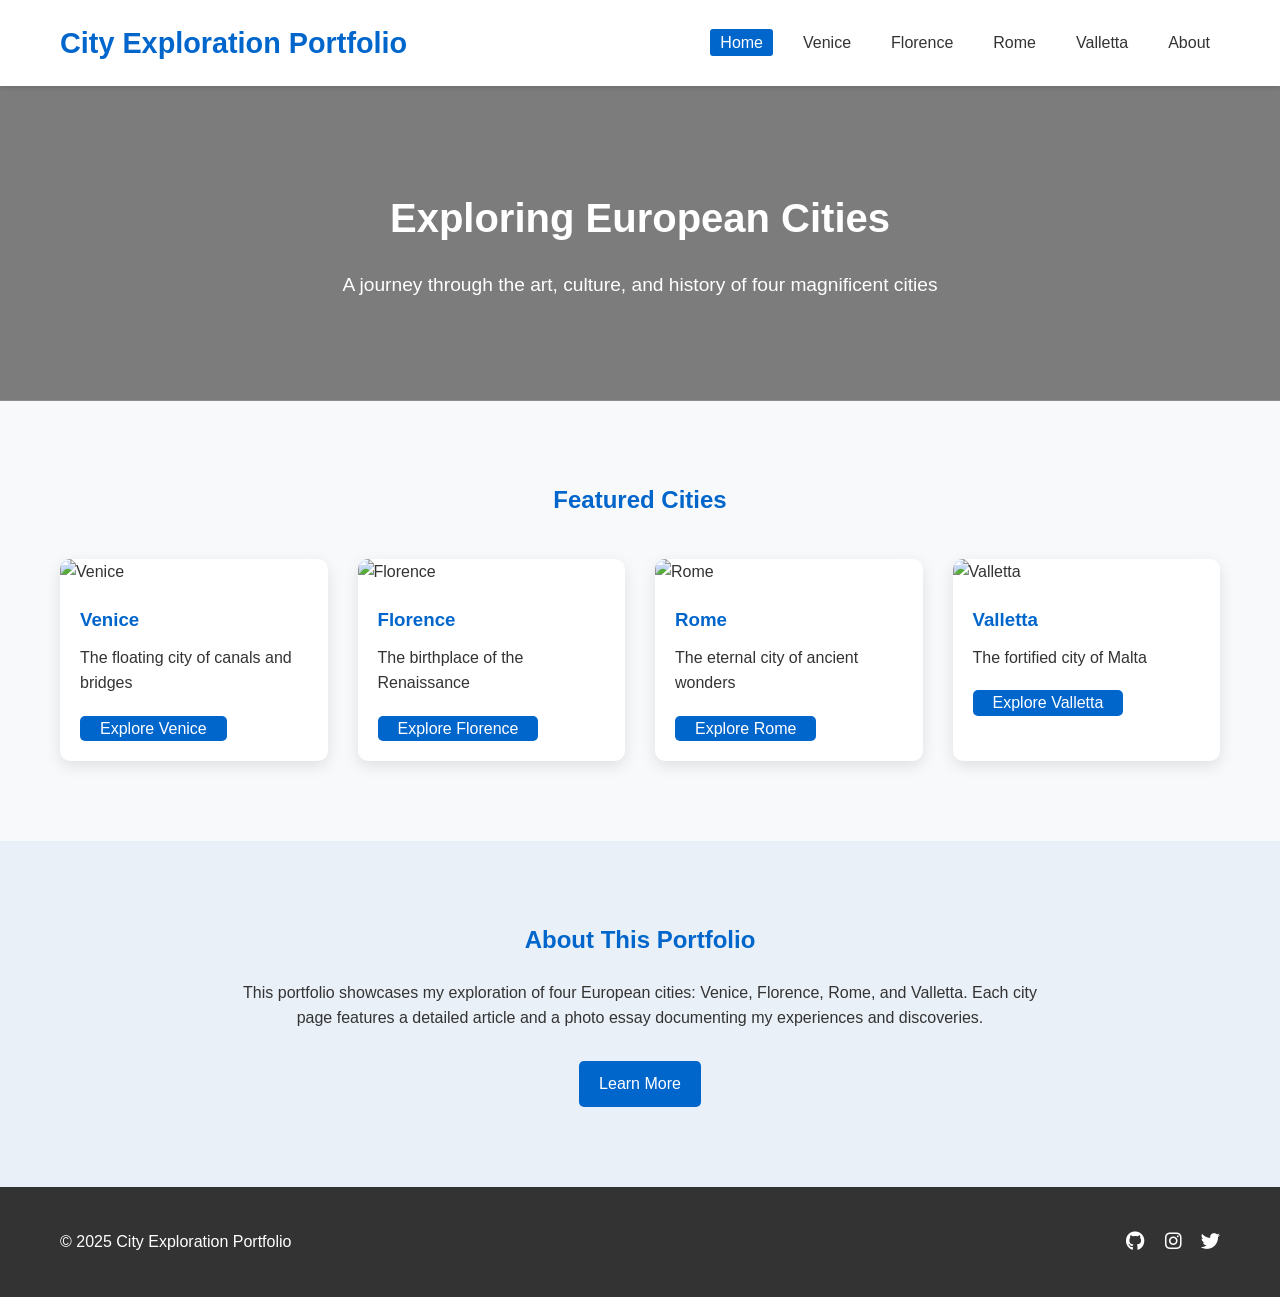
==== index.html @ 9e2a45a7 "initial commit" ====
<!DOCTYPE html>
<html lang="en">
<head>
    <meta charset="UTF-8">
    <meta name="viewport" content="width=device-width, initial-scale=1.0">
    <title>City Exploration Portfolio</title>
    <link rel="stylesheet" href="css/style.css">
    <link rel="stylesheet" href="https://cdnjs.cloudflare.com/ajax/libs/font-awesome/6.0.0-beta3/css/all.min.css">
</head>
<body>
    <header>
        <div class="container">
            <h1>City Exploration Portfolio</h1>
            <nav>
                <ul>
                    <li><a href="index.html" class="active">Home</a></li>
                    <li><a href="venice.html">Venice</a></li>
                    <li><a href="florence.html">Florence</a></li>
                    <li><a href="rome.html">Rome</a></li>
                    <li><a href="valletta.html">Valletta</a></li>
                    <li><a href="about.html">About</a></li>
                </ul>
            </nav>
        </div>
    </header>

    <section class="hero">
        <div class="container">
            <h2>Exploring European Cities</h2>
            <p>A journey through the art, culture, and history of four magnificent cities</p>
        </div>
    </section>

    <section class="featured-cities">
        <div class="container">
            <h2>Featured Cities</h2>
            <div class="city-grid">
                <div class="city-card">
                    <img src="https://source.unsplash.com/800x600/?venice" alt="Venice">
                    <h3>Venice</h3>
                    <p>The floating city of canals and bridges</p>
                    <a href="venice.html" class="btn">Explore Venice</a>
                </div>
                <div class="city-card">
                    <img src="https://source.unsplash.com/800x600/?florence" alt="Florence">
                    <h3>Florence</h3>
                    <p>The birthplace of the Renaissance</p>
                    <a href="florence.html" class="btn">Explore Florence</a>
                </div>
                <div class="city-card">
                    <img src="https://source.unsplash.com/800x600/?rome" alt="Rome">
                    <h3>Rome</h3>
                    <p>The eternal city of ancient wonders</p>
                    <a href="rome.html" class="btn">Explore Rome</a>
                </div>
                <div class="city-card">
                    <img src="https://source.unsplash.com/800x600/?valletta" alt="Valletta">
                    <h3>Valletta</h3>
                    <p>The fortified city of Malta</p>
                    <a href="valletta.html" class="btn">Explore Valletta</a>
                </div>
            </div>
        </div>
    </section>

    <section class="about-section">
        <div class="container">
            <h2>About This Portfolio</h2>
            <p>This portfolio showcases my exploration of four European cities: Venice, Florence, Rome, and Valletta. Each city page features a detailed article and a photo essay documenting my experiences and discoveries.</p>
            <a href="about.html" class="btn">Learn More</a>
        </div>
    </section>

    <footer>
        <div class="container">
            <p>&copy; 2025 City Exploration Portfolio</p>
            <div class="social-links">
                <a href="#"><i class="fab fa-github"></i></a>
                <a href="#"><i class="fab fa-instagram"></i></a>
                <a href="#"><i class="fab fa-twitter"></i></a>
            </div>
        </div>
    </footer>

    <script src="js/script.js"></script>
</body>
</html>
---- css/style.css ----
/* Global Styles */
* {
    margin: 0;
    padding: 0;
    box-sizing: border-box;
}

body {
    font-family: 'Segoe UI', Tahoma, Geneva, Verdana, sans-serif;
    line-height: 1.6;
    color: #333;
    background-color: #f8f9fa;
}

.container {
    max-width: 1200px;
    margin: 0 auto;
    padding: 0 20px;
}

a {
    text-decoration: none;
    color: #0066cc;
}

ul {
    list-style: none;
}

img {
    max-width: 100%;
    height: auto;
}

.btn {
    display: inline-block;
    background: #0066cc;
    color: #fff;
    padding: 10px 20px;
    border-radius: 5px;
    transition: background 0.3s ease;
}

.btn:hover {
    background: #004c99;
}

/* Header */
header {
    background-color: #fff;
    box-shadow: 0 2px 5px rgba(0, 0, 0, 0.1);
    position: sticky;
    top: 0;
    z-index: 100;
}

header .container {
    display: flex;
    justify-content: space-between;
    align-items: center;
    padding: 20px;
}

header h1 {
    font-size: 1.8rem;
    color: #0066cc;
}

nav ul {
    display: flex;
}

nav ul li {
    margin-left: 20px;
}

nav ul li a {
    color: #333;
    font-weight: 500;
    padding: 5px 10px;
    border-radius: 3px;
    transition: all 0.3s ease;
}

nav ul li a:hover, nav ul li a.active {
    background-color: #0066cc;
    color: #fff;
}

/* Hero Section */
.hero {
    background: linear-gradient(rgba(0, 0, 0, 0.5), rgba(0, 0, 0, 0.5)), url('https://source.unsplash.com/1600x900/?europe,city');
    background-size: cover;
    background-position: center;
    color: #fff;
    text-align: center;
    padding: 100px 0;
}

.hero h2 {
    font-size: 2.5rem;
    margin-bottom: 20px;
}

.hero p {
    font-size: 1.2rem;
    max-width: 600px;
    margin: 0 auto;
}

/* Featured Cities */
.featured-cities {
    padding: 80px 0;
}

.featured-cities h2 {
    text-align: center;
    margin-bottom: 40px;
    color: #0066cc;
}

.city-grid {
    display: grid;
    grid-template-columns: repeat(auto-fit, minmax(250px, 1fr));
    gap: 30px;
}

.city-card {
    background: #fff;
    border-radius: 10px;
    overflow: hidden;
    box-shadow: 0 5px 15px rgba(0, 0, 0, 0.1);
    transition: transform 0.3s ease;
}

.city-card:hover {
    transform: translateY(-10px);
}

.city-card img {
    width: 100%;
    height: 200px;
    object-fit: cover;
}

.city-card h3, .city-card p, .city-card a {
    padding: 0 20px;
}

.city-card h3 {
    margin: 20px 0 10px;
    color: #0066cc;
}

.city-card p {
    margin-bottom: 20px;
}

.city-card a {
    display: inline-block;
    margin: 0 20px 20px;
}

/* About Section */
.about-section {
    background-color: #e9f0f7;
    padding: 80px 0;
    text-align: center;
}

.about-section h2 {
    color: #0066cc;
    margin-bottom: 20px;
}

.about-section p {
    max-width: 800px;
    margin: 0 auto 30px;
}

/* City Page Styles */
.city-header {
    background-size: cover;
    background-position: center;
    color: #fff;
    text-align: center;
    padding: 100px 0;
    position: relative;
}

.city-header::before {
    content: '';
    position: absolute;
    top: 0;
    left: 0;
    width: 100%;
    height: 100%;
    background: rgba(0, 0, 0, 0.5);
}

.city-header .container {
    position: relative;
    z-index: 1;
}

.city-content {
    padding: 60px 0;
}

.city-info {
    display: grid;
    grid-template-columns: 1fr 1fr;
    gap: 40px;
    margin-bottom: 60px;
}

.city-description h2 {
    color: #0066cc;
    margin-bottom: 20px;
}

.city-resources h3 {
    color: #0066cc;
    margin-bottom: 20px;
}

.resource-card {
    background: #fff;
    border-radius: 10px;
    padding: 20px;
    margin-bottom: 20px;
    box-shadow: 0 5px 15px rgba(0, 0, 0, 0.1);
}

.resource-card h4 {
    margin-bottom: 10px;
}

.resource-card p {
    margin-bottom: 15px;
}

.gallery {
    margin-top: 60px;
}

.gallery h3 {
    color: #0066cc;
    margin-bottom: 30px;
    text-align: center;
}

.gallery-grid {
    display: grid;
    grid-template-columns: repeat(auto-fit, minmax(300px, 1fr));
    gap: 20px;
}

.gallery-item img {
    width: 100%;
    height: 250px;
    object-fit: cover;
    border-radius: 10px;
    transition: transform 0.3s ease;
}

.gallery-item img:hover {
    transform: scale(1.05);
}

/* About Page */
.about-page {
    padding: 80px 0;
}

.about-content {
    display: grid;
    grid-template-columns: 1fr 1fr;
    gap: 40px;
    align-items: center;
}

.about-image img {
    width: 100%;
    border-radius: 10px;
    box-shadow: 0 5px 15px rgba(0, 0, 0, 0.1);
}

.about-text h2 {
    color: #0066cc;
    margin-bottom: 20px;
}

.about-text p {
    margin-bottom: 20px;
}

/* Footer */
footer {
    background-color: #333;
    color: #fff;
    padding: 40px 0;
}

footer .container {
    display: flex;
    justify-content: space-between;
    align-items: center;
}

.social-links a {
    color: #fff;
    margin-left: 15px;
    font-size: 1.2rem;
    transition: color 0.3s ease;
}

.social-links a:hover {
    color: #0066cc;
}

/* PDF Viewer */
.pdf-container {
    width: 100%;
    height: 800px;
    margin: 30px 0;
}

.pdf-container iframe {
    width: 100%;
    height: 100%;
    border: none;
    box-shadow: 0 5px 15px rgba(0, 0, 0, 0.1);
}

/* Responsive Styles */
@media (max-width: 768px) {
    header .container {
        flex-direction: column;
    }
    
    header h1 {
        margin-bottom: 20px;
    }
    
    nav ul {
        flex-wrap: wrap;
        justify-content: center;
    }
    
    nav ul li {
        margin: 5px;
    }
    
    .city-info, .about-content {
        grid-template-columns: 1fr;
    }
    
    .pdf-container {
        height: 500px;
    }
}
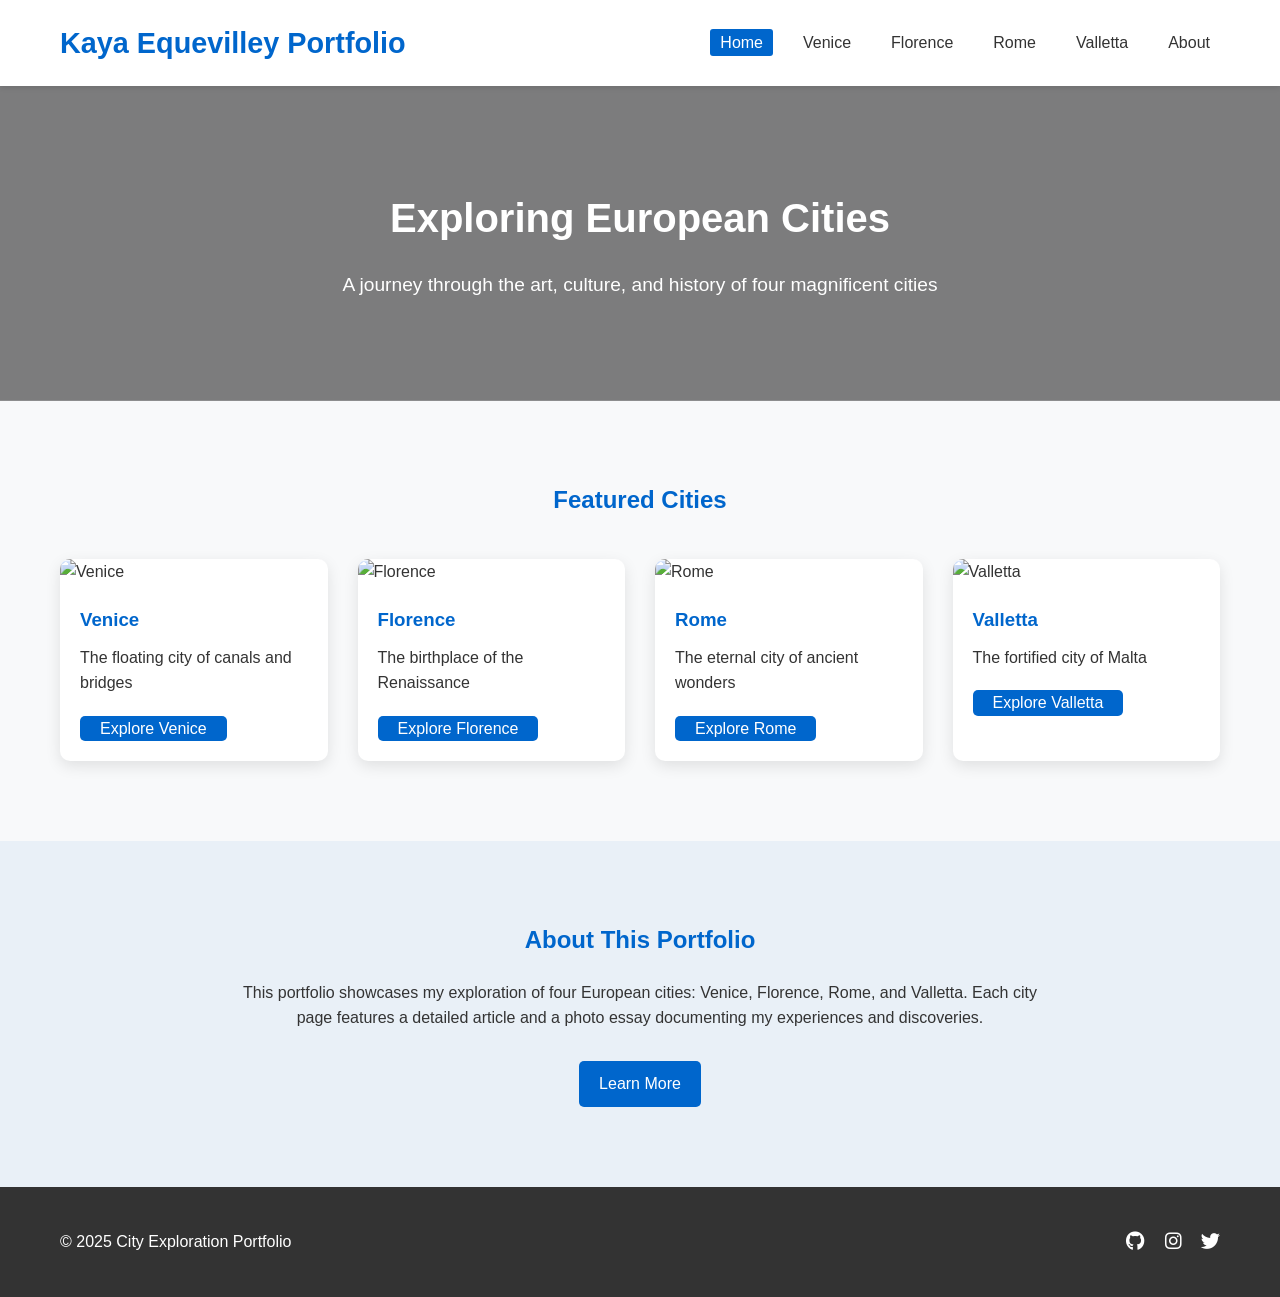
==== commit 44a91af5: "updated pics" ====
--- a/index.html
+++ b/index.html
@@ -3,14 +3,14 @@
 <head>
     <meta charset="UTF-8">
     <meta name="viewport" content="width=device-width, initial-scale=1.0">
-    <title>City Exploration Portfolio</title>
+    <title>Kaya Equevilley Portfolio</title>
     <link rel="stylesheet" href="css/style.css">
     <link rel="stylesheet" href="https://cdnjs.cloudflare.com/ajax/libs/font-awesome/6.0.0-beta3/css/all.min.css">
 </head>
 <body>
     <header>
         <div class="container">
-            <h1>City Exploration Portfolio</h1>
+            <h1>Kaya Equevilley Portfolio</h1>
             <nav>
                 <ul>
                     <li><a href="index.html" class="active">Home</a></li>
@@ -24,7 +24,7 @@
         </div>
     </header>
 
-    <section class="hero">
+    <section class="hero" style="background-image: linear-gradient(rgba(0, 0, 0, 0.5), rgba(0, 0, 0, 0.5)), url('pics/europeBackground.JPG');  background-position: center 55%;">
         <div class="container">
             <h2>Exploring European Cities</h2>
             <p>A journey through the art, culture, and history of four magnificent cities</p>
@@ -36,25 +36,25 @@
             <h2>Featured Cities</h2>
             <div class="city-grid">
                 <div class="city-card">
-                    <img src="https://source.unsplash.com/800x600/?venice" alt="Venice">
+                    <img src="pics/venice.jpeg" alt="Venice">
                     <h3>Venice</h3>
                     <p>The floating city of canals and bridges</p>
                     <a href="venice.html" class="btn">Explore Venice</a>
                 </div>
                 <div class="city-card">
-                    <img src="https://source.unsplash.com/800x600/?florence" alt="Florence">
+                    <img src="pics/florence.jpeg" alt="Florence">
                     <h3>Florence</h3>
                     <p>The birthplace of the Renaissance</p>
                     <a href="florence.html" class="btn">Explore Florence</a>
                 </div>
                 <div class="city-card">
-                    <img src="https://source.unsplash.com/800x600/?rome" alt="Rome">
+                    <img src="pics/rome.jpeg" alt="Rome">
                     <h3>Rome</h3>
                     <p>The eternal city of ancient wonders</p>
                     <a href="rome.html" class="btn">Explore Rome</a>
                 </div>
                 <div class="city-card">
-                    <img src="https://source.unsplash.com/800x600/?valletta" alt="Valletta">
+                    <img src="pics/malta.jpeg" alt="Valletta">
                     <h3>Valletta</h3>
                     <p>The fortified city of Malta</p>
                     <a href="valletta.html" class="btn">Explore Valletta</a>
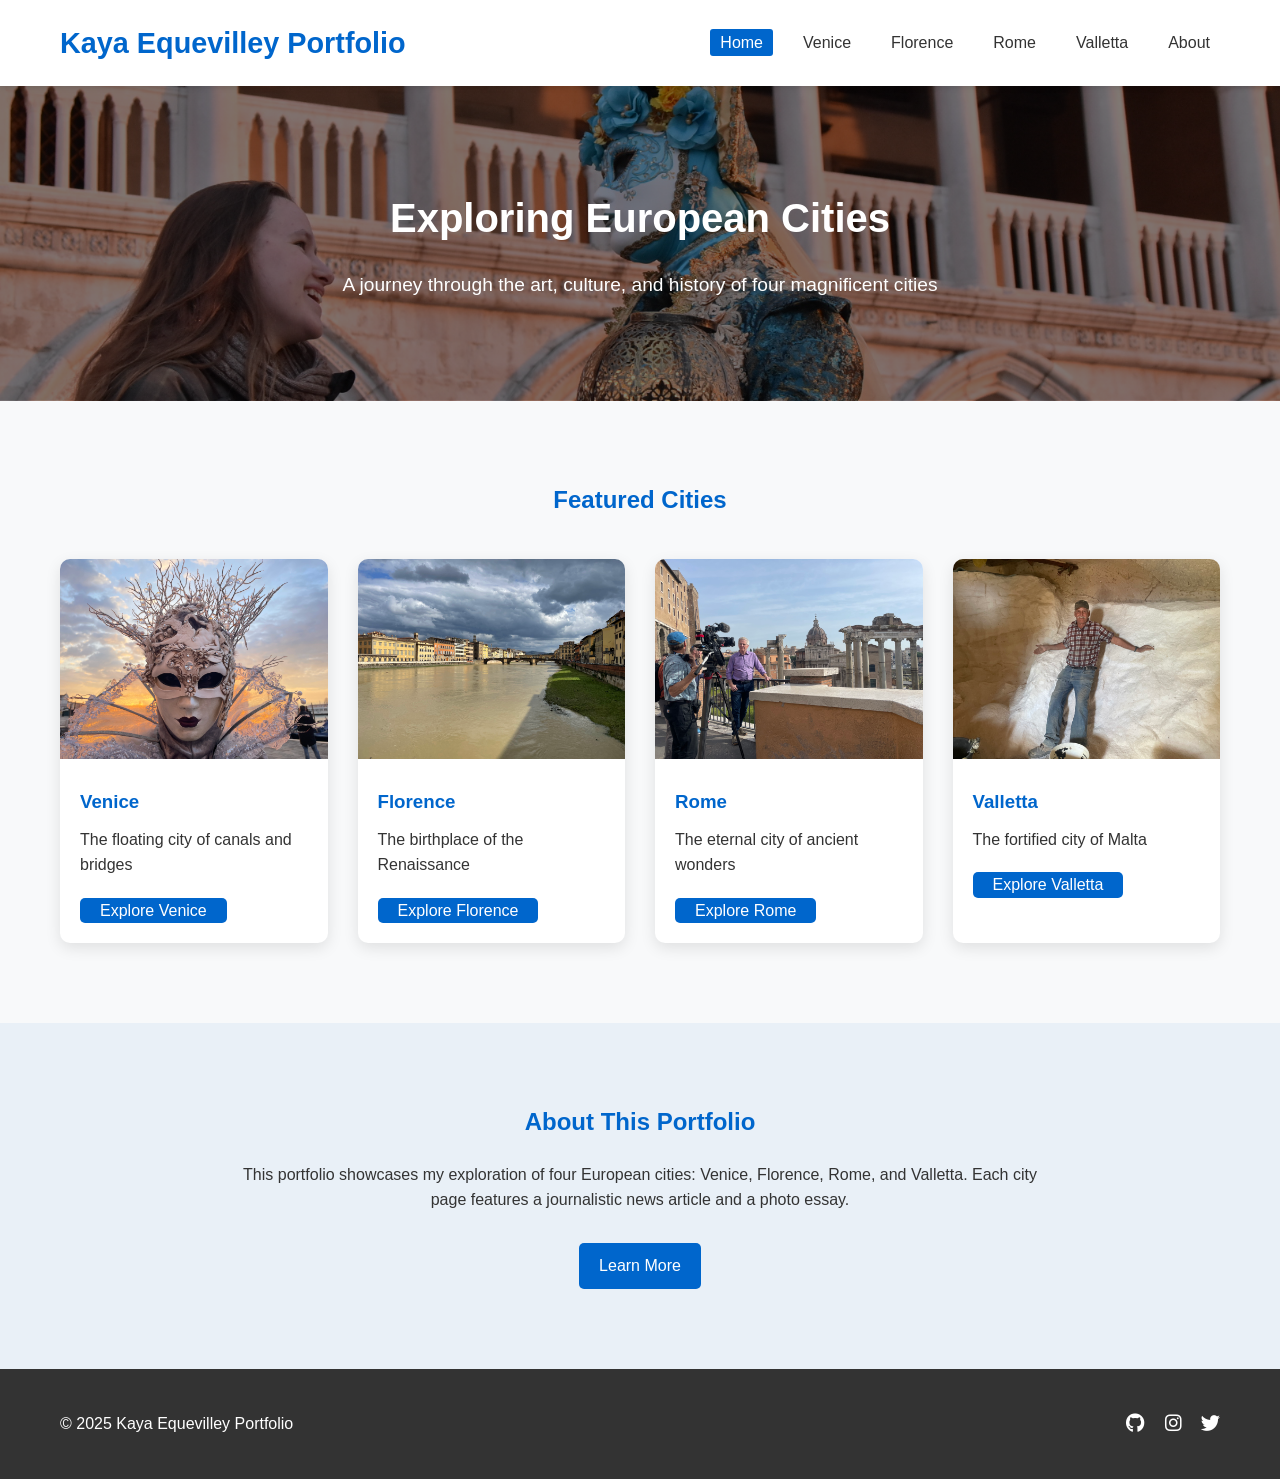
==== commit 34b2b0a7: "added images." ====
--- a/index.html
+++ b/index.html
@@ -66,14 +66,14 @@
     <section class="about-section">
         <div class="container">
             <h2>About This Portfolio</h2>
-            <p>This portfolio showcases my exploration of four European cities: Venice, Florence, Rome, and Valletta. Each city page features a detailed article and a photo essay documenting my experiences and discoveries.</p>
+            <p>This portfolio showcases my exploration of four European cities: Venice, Florence, Rome, and Valletta. Each city page features a journalistic news article and a photo essay.</p>
             <a href="about.html" class="btn">Learn More</a>
         </div>
     </section>
 
     <footer>
         <div class="container">
-            <p>&copy; 2025 City Exploration Portfolio</p>
+            <p>&copy; 2025 Kaya Equevilley Portfolio</p>
             <div class="social-links">
                 <a href="#"><i class="fab fa-github"></i></a>
                 <a href="#"><i class="fab fa-instagram"></i></a>
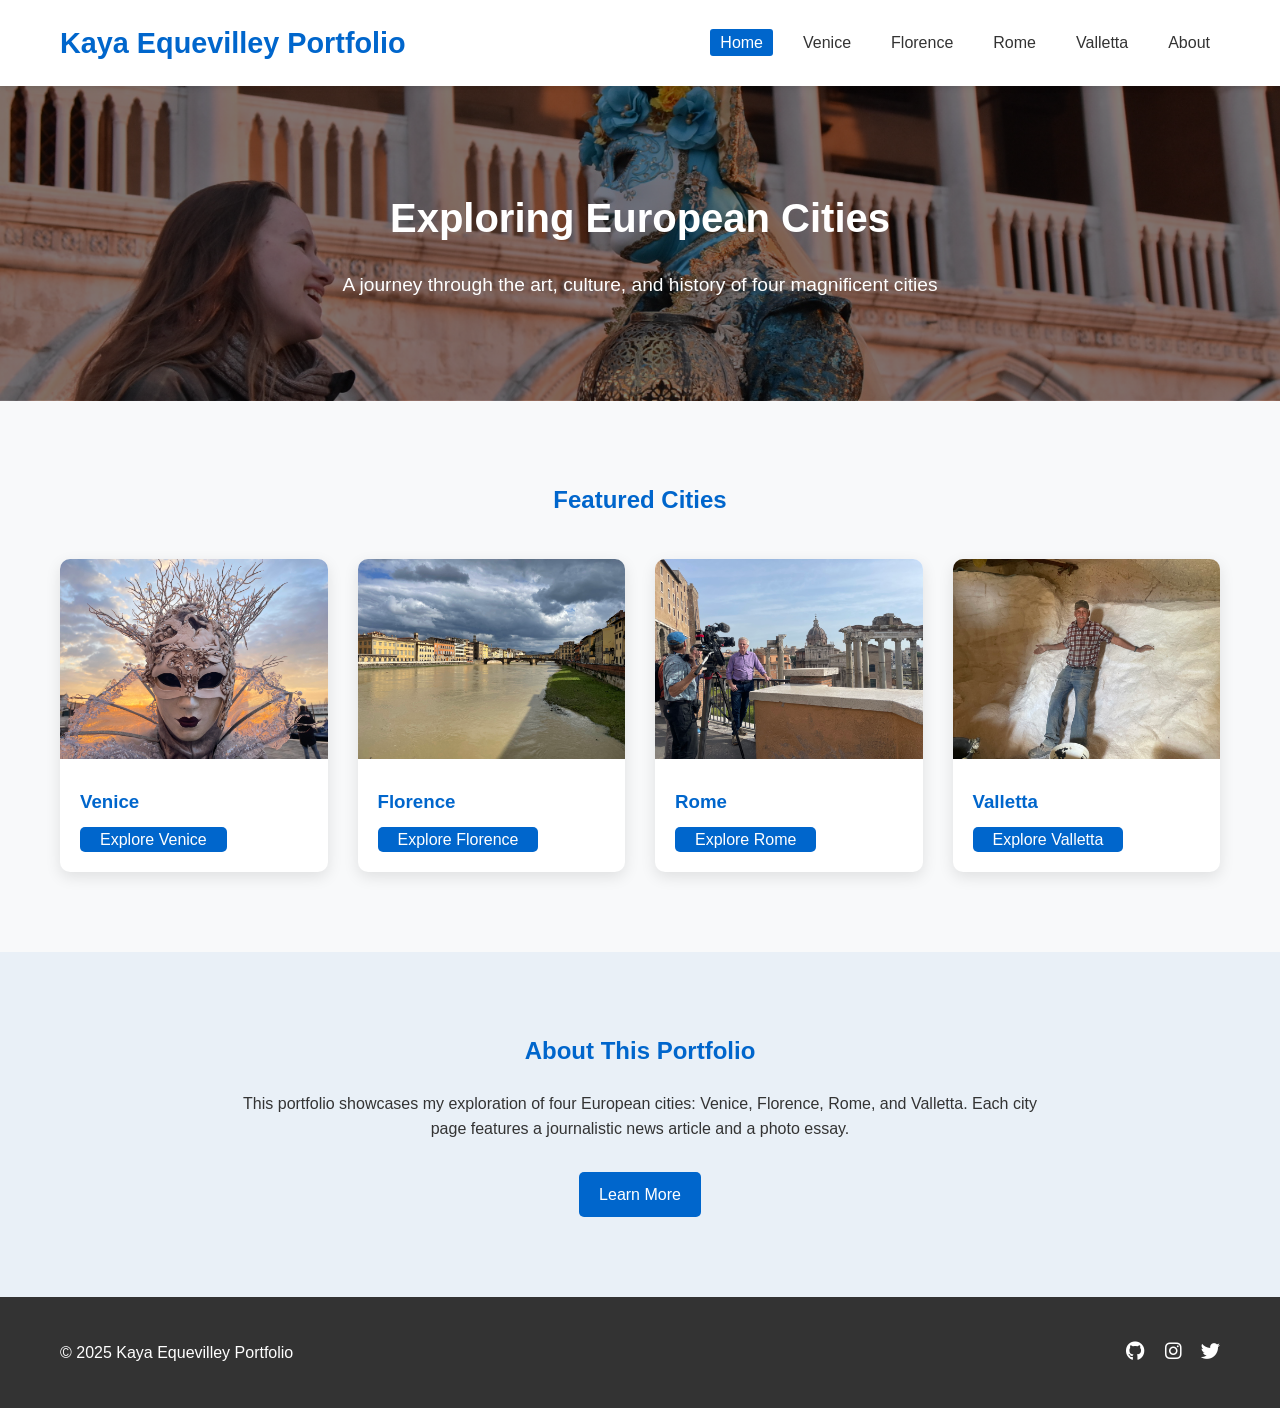
==== commit 95564d54: "updated abouts text" ====
--- a/index.html
+++ b/index.html
@@ -38,25 +38,21 @@
                 <div class="city-card">
                     <img src="pics/venice.jpeg" alt="Venice">
                     <h3>Venice</h3>
-                    <p>The floating city of canals and bridges</p>
                     <a href="venice.html" class="btn">Explore Venice</a>
                 </div>
                 <div class="city-card">
                     <img src="pics/florence.jpeg" alt="Florence">
                     <h3>Florence</h3>
-                    <p>The birthplace of the Renaissance</p>
                     <a href="florence.html" class="btn">Explore Florence</a>
                 </div>
                 <div class="city-card">
                     <img src="pics/rome.jpeg" alt="Rome">
                     <h3>Rome</h3>
-                    <p>The eternal city of ancient wonders</p>
                     <a href="rome.html" class="btn">Explore Rome</a>
                 </div>
                 <div class="city-card">
                     <img src="pics/malta.jpeg" alt="Valletta">
                     <h3>Valletta</h3>
-                    <p>The fortified city of Malta</p>
                     <a href="valletta.html" class="btn">Explore Valletta</a>
                 </div>
             </div>
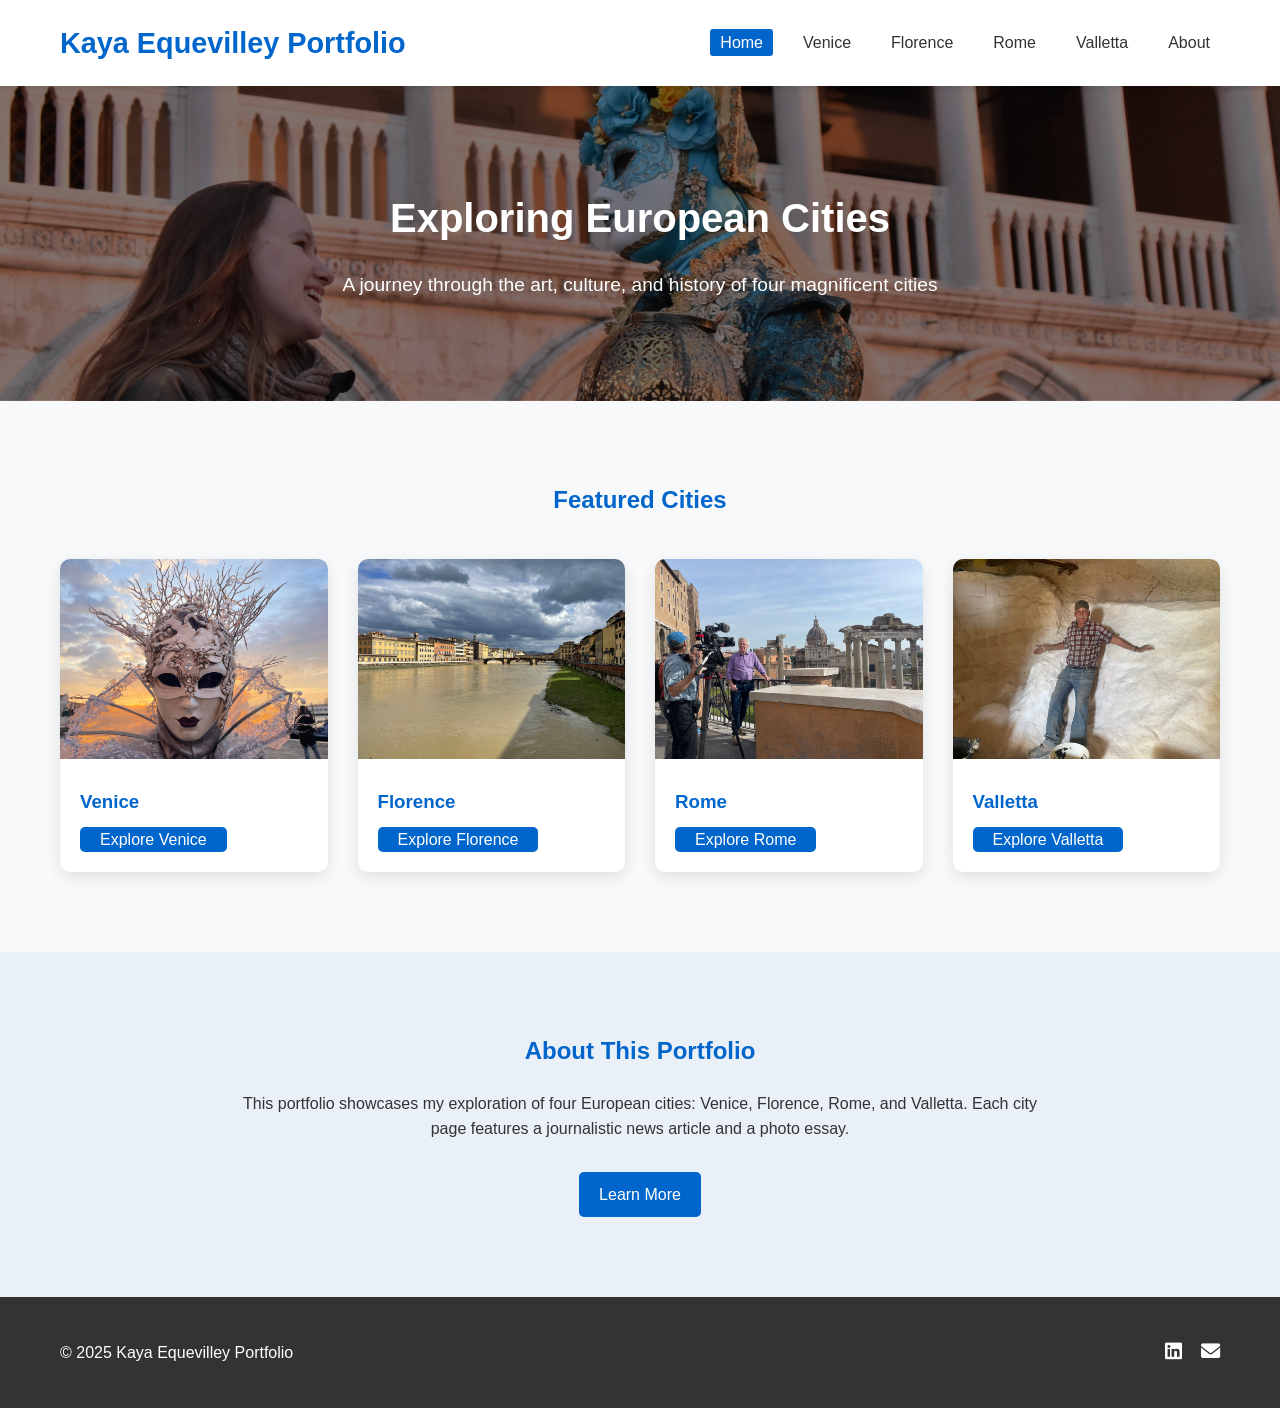
==== commit 9e8cd157: "refactoring header and footer" ====
--- a/index.html
+++ b/index.html
@@ -8,21 +8,7 @@
     <link rel="stylesheet" href="https://cdnjs.cloudflare.com/ajax/libs/font-awesome/6.0.0-beta3/css/all.min.css">
 </head>
 <body>
-    <header>
-        <div class="container">
-            <h1>Kaya Equevilley Portfolio</h1>
-            <nav>
-                <ul>
-                    <li><a href="index.html" class="active">Home</a></li>
-                    <li><a href="venice.html">Venice</a></li>
-                    <li><a href="florence.html">Florence</a></li>
-                    <li><a href="rome.html">Rome</a></li>
-                    <li><a href="valletta.html">Valletta</a></li>
-                    <li><a href="about.html">About</a></li>
-                </ul>
-            </nav>
-        </div>
-    </header>
+    <div id="header-component"></div>
 
     <section class="hero" style="background-image: linear-gradient(rgba(0, 0, 0, 0.5), rgba(0, 0, 0, 0.5)), url('pics/europeBackground.JPG');  background-position: center 55%;">
         <div class="container">
@@ -67,17 +53,9 @@
         </div>
     </section>
 
-    <footer>
-        <div class="container">
-            <p>&copy; 2025 Kaya Equevilley Portfolio</p>
-            <div class="social-links">
-                <a href="#"><i class="fab fa-github"></i></a>
-                <a href="#"><i class="fab fa-instagram"></i></a>
-                <a href="#"><i class="fab fa-twitter"></i></a>
-            </div>
-        </div>
-    </footer>
+    <div id="footer-component"></div>
 
     <script src="js/script.js"></script>
+    <script src="js/components.js"></script>
 </body>
 </html>
